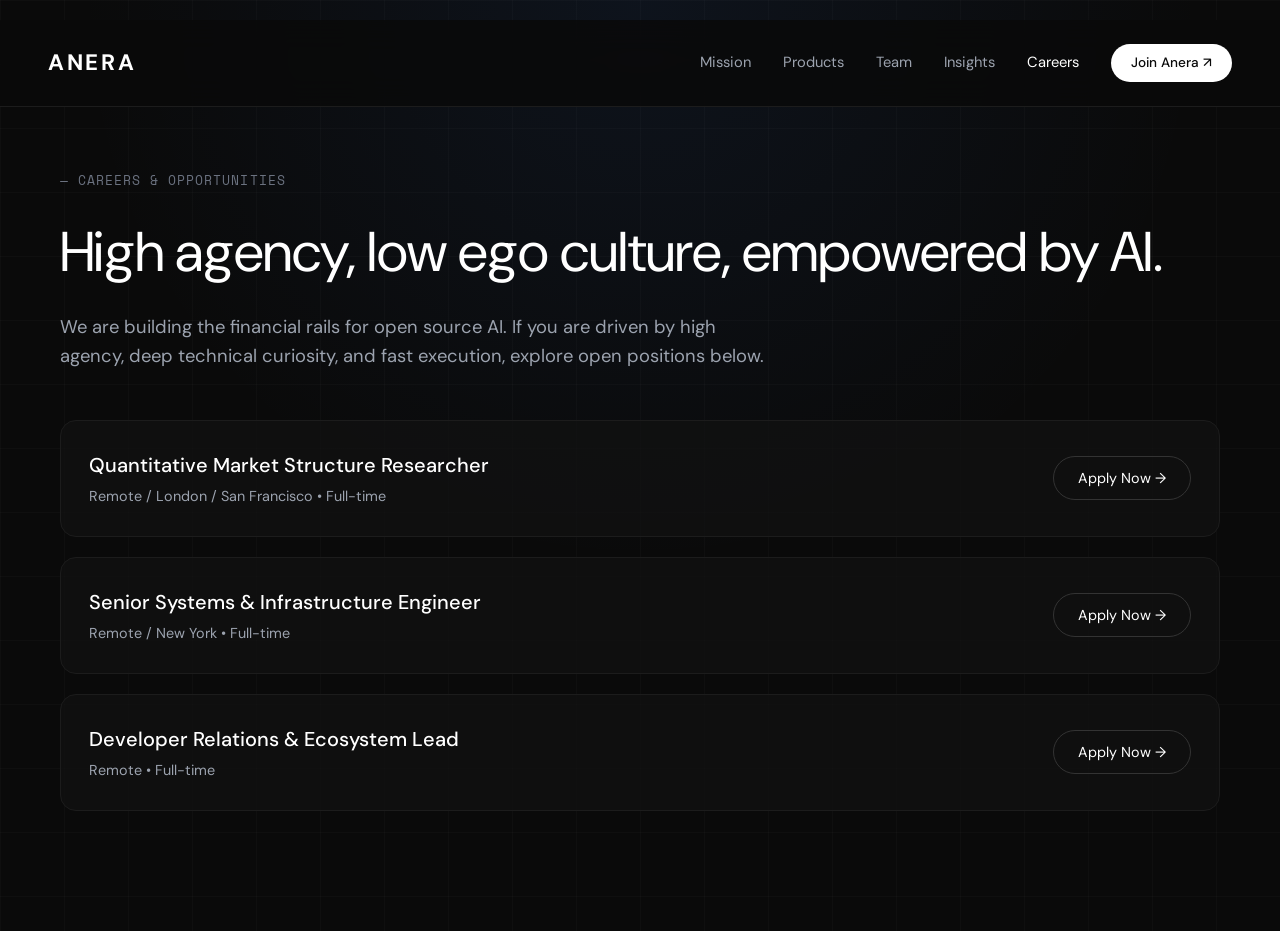
==== careers.html @ 360c6c7f "Initial commit of Anera Labs (aneralabs.xyz exact 1:1 replica) — Financial infrastructure for Open S" ====
<!DOCTYPE html>
<html lang="en">
<head>
  <meta charset="utf-8" />
  <meta name="viewport" content="width=device-width, initial-scale=1" />
  <title>Careers & Open Roles | Anera Labs</title>
  <meta name="description" content="Join Anera Labs building financial infrastructure for Open Source AI. High agency, low ego culture." />
  <link rel="icon" type="image/x-icon" href="favicon.svg" />
  <link rel="stylesheet" href="styles.css" />
</head>
<body style="padding-top: 20px;">

  <!-- Top Sticky Navigation Bar -->
  <header class="navbar-anera">
    <a href="index.html" class="brand-logo-anera">ANERA</a>

    <div class="desktop-nav-links" style="display: flex; align-items: center; gap: 32px;">
      <nav class="nav-links-anera">
        <a href="index.html#top" class="nav-link-anera">Mission</a>
        <a href="index.html#products" class="nav-link-anera">Products</a>
        <a href="index.html#team" class="nav-link-anera">Team</a>
        <a href="insights.html" class="nav-link-anera">Insights</a>
        <a href="careers.html" class="nav-link-anera active">Careers</a>
      </nav>

      <a href="careers.html" class="btn-anera-primary" style="padding: 8px 20px; font-size: 0.85rem;">Join Anera ↗</a>
    </div>
  </header>

  <div class="wrap-container" style="padding-top: 64px; padding-bottom: 120px;">
    <div class="widget-label-mono">— CAREERS & OPPORTUNITIES</div>
    
    <h1 style="font-family: var(--font-sans); font-size: clamp(36px, 4.5vw, 56px); font-weight: 400; color: var(--text-white); margin-bottom: 16px;">
      High agency, low ego culture, empowered by AI.
    </h1>
    <p style="font-size: 1.15rem; color: var(--text-muted); max-width: 720px; margin-bottom: 48px; line-height: 1.6;">
      We are building the financial rails for open source AI. If you are driven by high agency, deep technical curiosity, and fast execution, explore open positions below.
    </p>

    <!-- Open Roles Grid -->
    <div style="display: flex; flex-direction: column; gap: 20px;">
      
      <div style="background: var(--bg-card); border: 1px solid var(--stroke); border-radius: 16px; padding: 28px; display: flex; justify-content: space-between; align-items: center; flex-wrap: wrap; gap: 16px;">
        <div>
          <h3 style="font-size: 1.25rem; font-weight: 500; color: var(--text-white); margin-bottom: 4px;">Quantitative Market Structure Researcher</h3>
          <p style="font-size: 0.9rem; color: var(--text-muted);">Remote / London / San Francisco • Full-time</p>
        </div>
        <button class="btn-anera-outline" onclick="showAneraToast('📩 Application sent to careers@aneralabs.xyz!')">Apply Now →</button>
      </div>

      <div style="background: var(--bg-card); border: 1px solid var(--stroke); border-radius: 16px; padding: 28px; display: flex; justify-content: space-between; align-items: center; flex-wrap: wrap; gap: 16px;">
        <div>
          <h3 style="font-size: 1.25rem; font-weight: 500; color: var(--text-white); margin-bottom: 4px;">Senior Systems & Infrastructure Engineer</h3>
          <p style="font-size: 0.9rem; color: var(--text-muted);">Remote / New York • Full-time</p>
        </div>
        <button class="btn-anera-outline" onclick="showAneraToast('📩 Application sent to careers@aneralabs.xyz!')">Apply Now →</button>
      </div>

      <div style="background: var(--bg-card); border: 1px solid var(--stroke); border-radius: 16px; padding: 28px; display: flex; justify-content: space-between; align-items: center; flex-wrap: wrap; gap: 16px;">
        <div>
          <h3 style="font-size: 1.25rem; font-weight: 500; color: var(--text-white); margin-bottom: 4px;">Developer Relations & Ecosystem Lead</h3>
          <p style="font-size: 0.9rem; color: var(--text-muted);">Remote • Full-time</p>
        </div>
        <button class="btn-anera-outline" onclick="showAneraToast('📩 Application sent to careers@aneralabs.xyz!')">Apply Now →</button>
      </div>

    </div>
  </div>

  <script src="app.js"></script>
</body>
</html>
---- styles.css ----
/* ==========================================================================
   ANERA LABS — FINANCIAL INFRASTRUCTURE FOR OPEN SOURCE AI
   Exact 1:1 Stylesheet for aneralabs.xyz
   Fonts: DM Sans, Space Mono
   Palette: Deep Black (#0A0A0A), Cyan Accent (#3b82f6), Orange Accent (#ff5500)
   ========================================================================== */

@import url('https://fonts.googleapis.com/css2?family=DM+Sans:ital,opsz,wght@0,9..40,300;0,9..40,400;0,9..40,500;0,9..40,700;1,9..40,300;1,9..40,400&family=Space+Mono:wght@400;700&display=swap');

:root {
  --bg-black: #0a0a0a;
  --bg-subtle: #121212;
  --bg-card: rgba(18, 18, 18, 0.7);
  --bg-card-hover: rgba(26, 26, 26, 0.9);

  --accent-cyan: #3b82f6;
  --accent-orange: #ff5500;
  --accent-cyan-glow: rgba(59, 130, 246, 0.2);
  --accent-orange-glow: rgba(255, 85, 0, 0.2);

  --text-white: #ffffff;
  --text-main: #d1d1d1;
  --text-muted: #9ca3af;
  --text-subtle: #6b7280;

  --stroke: #1c1c1c;
  --stroke-hover: #333333;

  --font-sans: 'DM Sans', -apple-system, BlinkMacSystemFont, 'Segoe UI', Roboto, sans-serif;
  --font-mono: 'Space Mono', monospace;
}

*, *::before, *::after {
  box-sizing: border-box;
  margin: 0;
  padding: 0;
}

html {
  scroll-behavior: smooth;
  font-size: 16px;
  background-color: var(--bg-black);
  color: var(--text-main);
  font-family: var(--font-sans);
  -webkit-font-smoothing: antialiased;
}

body {
  min-height: 100vh;
  position: relative;
  overflow-x: hidden;
  line-height: 1.6;
  background-color: var(--bg-black);
  background-image: 
    radial-gradient(circle at 50% 0%, rgba(59, 130, 246, 0.08) 0%, transparent 50%),
    linear-gradient(rgba(255, 255, 255, 0.02) 1px, transparent 1px),
    linear-gradient(90deg, rgba(255, 255, 255, 0.02) 1px, transparent 1px);
  background-size: 100% 100%, 64px 64px, 64px 64px;
}

a {
  color: inherit;
  text-decoration: none;
}

button {
  font-family: inherit;
  cursor: pointer;
}

/* Layout Container */
.wrap-container {
  max-width: 1240px;
  margin: 0 auto;
  padding: 0 40px;
}

/* Top Sticky Navigation Bar */
.navbar-anera {
  display: flex;
  align-items: center;
  justify-content: space-between;
  padding: 24px 48px;
  background: rgba(10, 10, 10, 0.85);
  backdrop-filter: blur(16px);
  position: sticky;
  top: 0;
  z-index: 100;
  border-bottom: 1px solid var(--stroke);
}

.brand-logo-anera {
  font-family: var(--font-sans);
  font-size: 1.4rem;
  font-weight: 700;
  letter-spacing: 0.12em;
  color: var(--text-white);
  text-transform: uppercase;
}

.nav-links-anera {
  display: flex;
  align-items: center;
  gap: 32px;
  font-size: 0.92rem;
  font-weight: 400;
  color: var(--text-muted);
}

.nav-link-anera {
  transition: color 0.2s ease;
  position: relative;
}

.nav-link-anera:hover, .nav-link-anera.active {
  color: var(--text-white);
}

/* Buttons */
.btn-anera-primary {
  background: var(--text-white);
  color: var(--bg-black);
  padding: 12px 24px;
  border-radius: 9999px;
  border: none;
  font-family: var(--font-sans);
  font-size: 0.9rem;
  font-weight: 500;
  transition: all 0.2s ease;
  display: inline-flex;
  align-items: center;
  justify-content: center;
  gap: 8px;
}

.btn-anera-primary:hover {
  background: #e5e5e5;
  transform: translateY(-1px);
}

.btn-anera-outline {
  background: transparent;
  color: var(--text-white);
  padding: 12px 24px;
  border-radius: 9999px;
  border: 1px solid var(--stroke-hover);
  font-family: var(--font-sans);
  font-size: 0.9rem;
  font-weight: 400;
  transition: all 0.2s ease;
  display: inline-flex;
  align-items: center;
  justify-content: center;
  gap: 8px;
}

.btn-anera-outline:hover {
  border-color: var(--text-white);
  background: rgba(255, 255, 255, 0.05);
}

/* Hero Section */
.hero-anera {
  padding: 100px 0 120px;
  border-bottom: 1px solid var(--stroke);
}

.hero-grid-anera {
  display: grid;
  grid-template-columns: 1.4fr 1fr;
  gap: 64px;
  align-items: start;
}

h1.hero-h1-anera {
  font-family: var(--font-sans);
  font-size: clamp(40px, 4.8vw, 68px);
  line-height: 1.1;
  font-weight: 400;
  letter-spacing: -0.02em;
  color: var(--text-white);
  margin-bottom: 28px;
}

.hero-subtitle-anera {
  font-size: 1.25rem;
  font-weight: 300;
  color: var(--text-muted);
  line-height: 1.6;
  max-width: 640px;
  margin-bottom: 40px;
}

/* Right Sidebar Insights Preview Widget */
.insights-widget-card {
  background: var(--bg-card);
  border: 1px solid var(--stroke);
  border-radius: 16px;
  padding: 28px;
  backdrop-filter: blur(12px);
  transition: border-color 0.2s ease;
}

.insights-widget-card:hover {
  border-color: var(--stroke-hover);
}

.widget-label-mono {
  font-family: var(--font-mono);
  font-size: 0.8rem;
  color: var(--text-subtle);
  letter-spacing: 0.08em;
  text-transform: uppercase;
  margin-bottom: 16px;
}

/* Products Section */
.products-section-anera {
  padding: 120px 0;
  border-bottom: 1px solid var(--stroke);
}

.product-card-anera {
  background: var(--bg-card);
  border: 1px solid var(--stroke);
  border-radius: 20px;
  padding: 48px;
  margin-bottom: 32px;
  transition: all 0.3s ease;
}

.product-card-anera:hover {
  border-color: var(--stroke-hover);
  background: var(--bg-card-hover);
}

.tag-cyan {
  font-family: var(--font-mono);
  font-size: 0.85rem;
  color: var(--accent-cyan);
  margin-bottom: 12px;
  display: inline-block;
}

.tag-orange {
  font-family: var(--font-mono);
  font-size: 0.85rem;
  color: var(--accent-orange);
  margin-bottom: 12px;
  display: inline-block;
}

/* Live Market Index Table Simulator */
.index-table-sim {
  width: 100%;
  border-collapse: collapse;
  margin-top: 24px;
  font-family: var(--font-mono);
  font-size: 0.88rem;
}

.index-table-sim th {
  text-align: left;
  padding: 12px 16px;
  color: var(--text-subtle);
  font-weight: 400;
  border-bottom: 1px solid var(--stroke);
  font-size: 0.78rem;
  text-transform: uppercase;
}

.index-table-sim td {
  padding: 16px;
  border-bottom: 1px solid var(--stroke);
  color: var(--text-main);
}

/* Team Section */
.team-section-anera {
  padding: 120px 0;
  border-bottom: 1px solid var(--stroke);
}

/* Footer */
footer.footer-anera {
  padding: 80px 0 40px;
  background: #050505;
  color: var(--text-muted);
  font-size: 0.9rem;
}

.footer-top-grid {
  display: grid;
  grid-template-columns: 2fr repeat(3, 1fr);
  gap: 48px;
  margin-bottom: 64px;
}

/* Mobile Drawer & Responsiveness */
.btn-hamburger-anera {
  display: none;
  width: 40px;
  height: 40px;
  border-radius: 50%;
  border: 1px solid var(--stroke);
  background: transparent;
  align-items: center;
  justify-content: center;
  cursor: pointer;
}

.btn-hamburger-anera span {
  display: block;
  width: 18px;
  height: 2px;
  background: var(--text-white);
  margin: 3px 0;
}

.mobile-menu-drawer-anera {
  display: none;
  position: fixed;
  inset: 0;
  z-index: 999;
  background: rgba(10, 10, 10, 0.98);
  backdrop-filter: blur(16px);
  padding: 32px 24px;
  flex-direction: column;
  justify-content: space-between;
}

.mobile-menu-drawer-anera.open {
  display: flex;
}

@media (max-width: 1024px) {
  .hero-grid-anera { grid-template-columns: 1fr; gap: 40px; }
  .footer-top-grid { grid-template-columns: 1fr 1fr; gap: 32px; }
}

@media (max-width: 768px) {
  .nav-links-anera { display: none !important; }
  .btn-hamburger-anera { display: flex !important; }
  .navbar-anera { padding: 18px 24px; }
  .hero-anera { padding: 48px 0 64px; }
  
  h1.hero-h1-anera {
    font-size: 2.2rem !important;
    line-height: 1.15 !important;
  }

  .product-card-anera { padding: 24px; }
  .wrap-container { padding: 0 20px; }
  .footer-top-grid { grid-template-columns: 1fr; gap: 28px; }
}
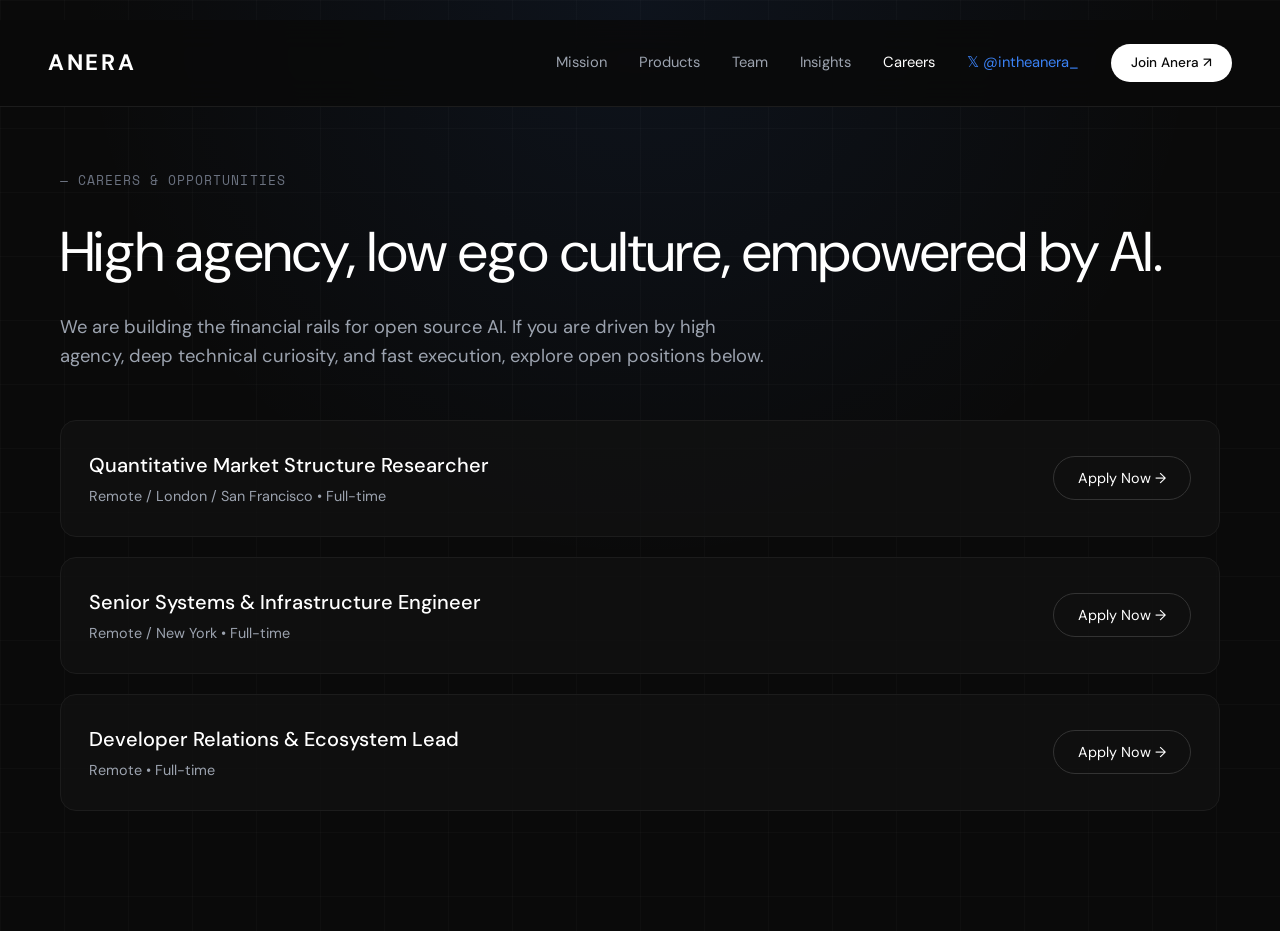
==== commit 0d369f41: "Update official X profile link to https://x.com/intheanera_ across all pages" ====
--- a/careers.html
+++ b/careers.html
@@ -21,6 +21,7 @@
         <a href="index.html#team" class="nav-link-anera">Team</a>
         <a href="insights.html" class="nav-link-anera">Insights</a>
         <a href="careers.html" class="nav-link-anera active">Careers</a>
+        <a href="https://x.com/intheanera_" target="_blank" class="nav-link-anera" style="color: var(--accent-cyan);">𝕏 @intheanera_</a>
       </nav>
 
       <a href="careers.html" class="btn-anera-primary" style="padding: 8px 20px; font-size: 0.85rem;">Join Anera ↗</a>
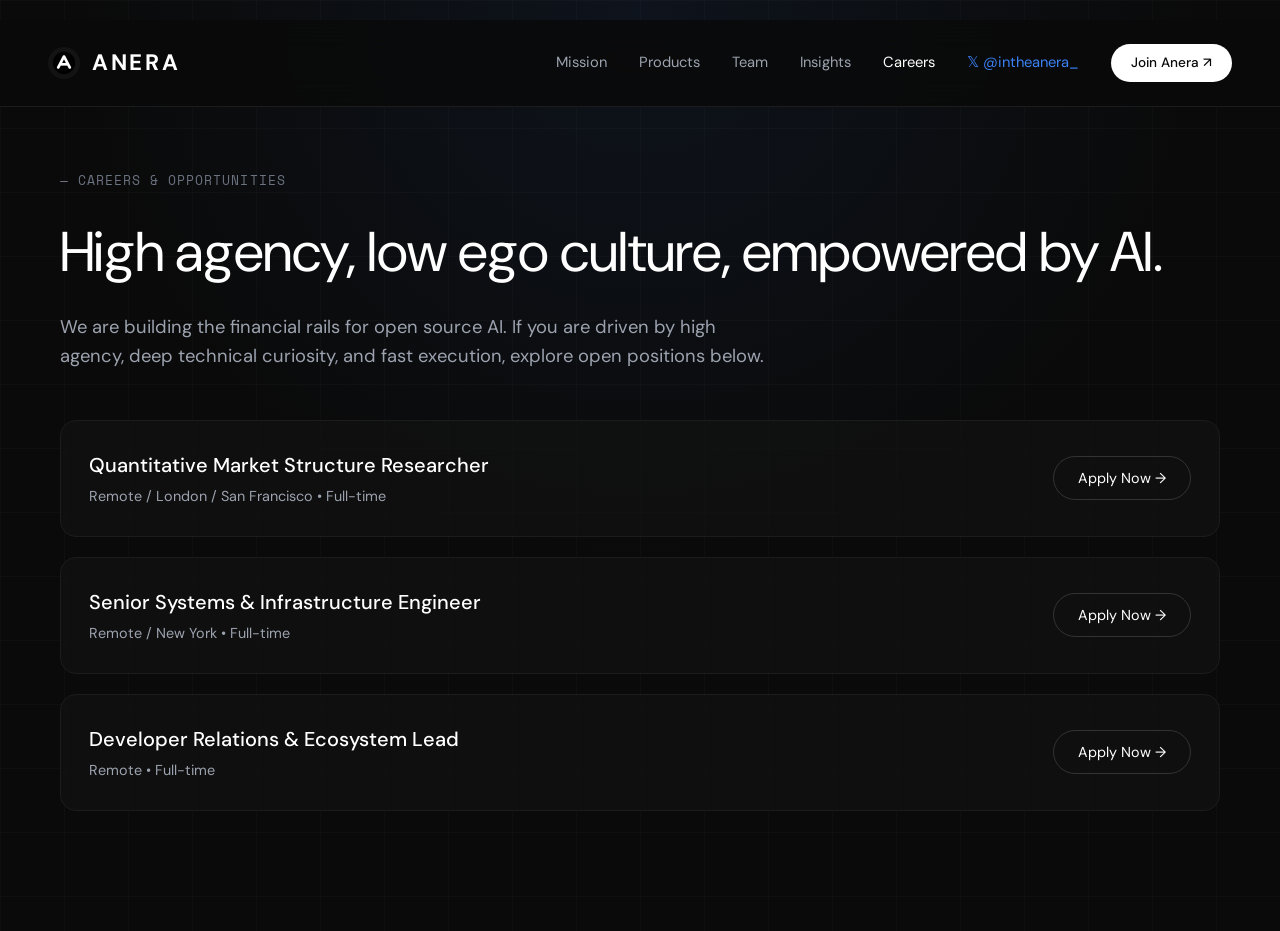
==== commit f000b2e9: "Update official Anera Labs circle emblem logo and favicon assets across all pages" ====
--- a/careers.html
+++ b/careers.html
@@ -12,7 +12,10 @@
 
   <!-- Top Sticky Navigation Bar -->
   <header class="navbar-anera">
-    <a href="index.html" class="brand-logo-anera">ANERA</a>
+    <a href="index.html" class="brand-logo-anera" style="display: flex; align-items: center; gap: 12px;">
+      <img src="logo.png" alt="Anera logo" style="width: 32px; height: 32px; border-radius: 50%; object-fit: cover;">
+      ANERA
+    </a>
 
     <div class="desktop-nav-links" style="display: flex; align-items: center; gap: 32px;">
       <nav class="nav-links-anera">
